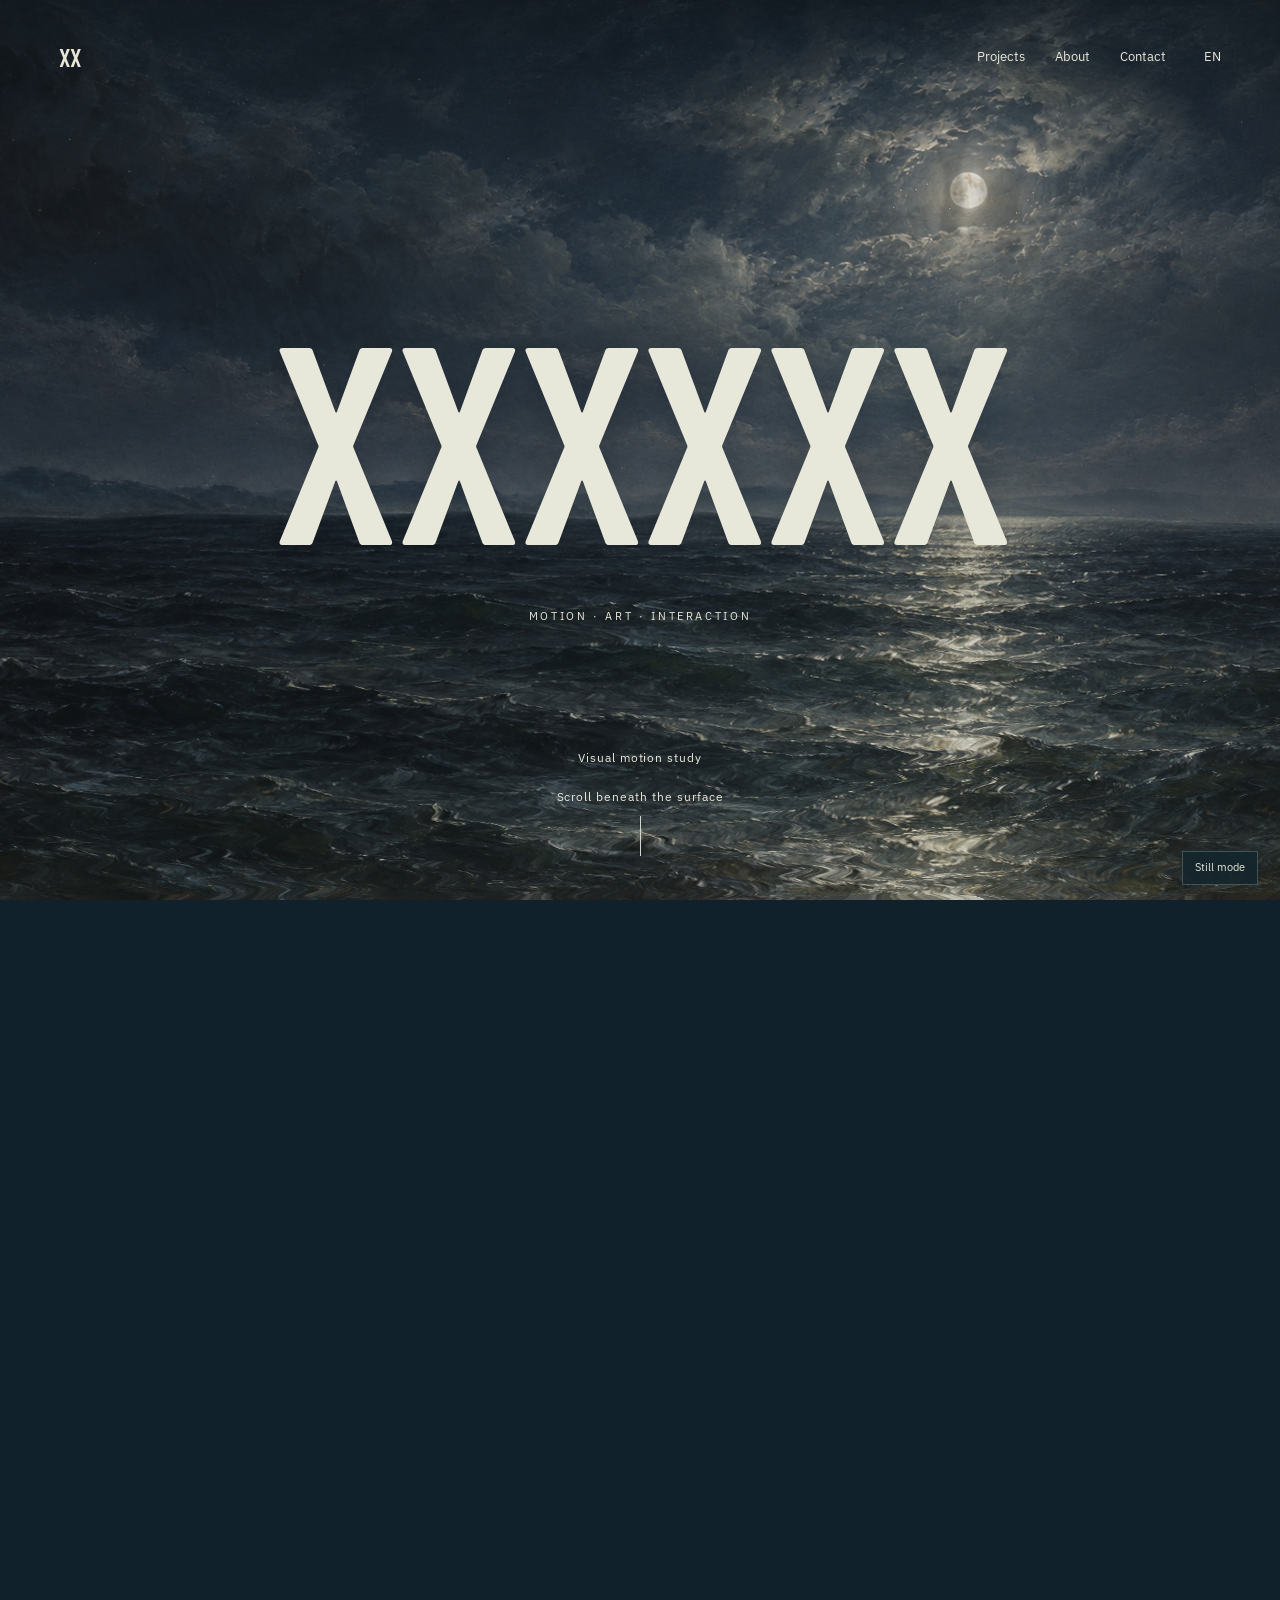
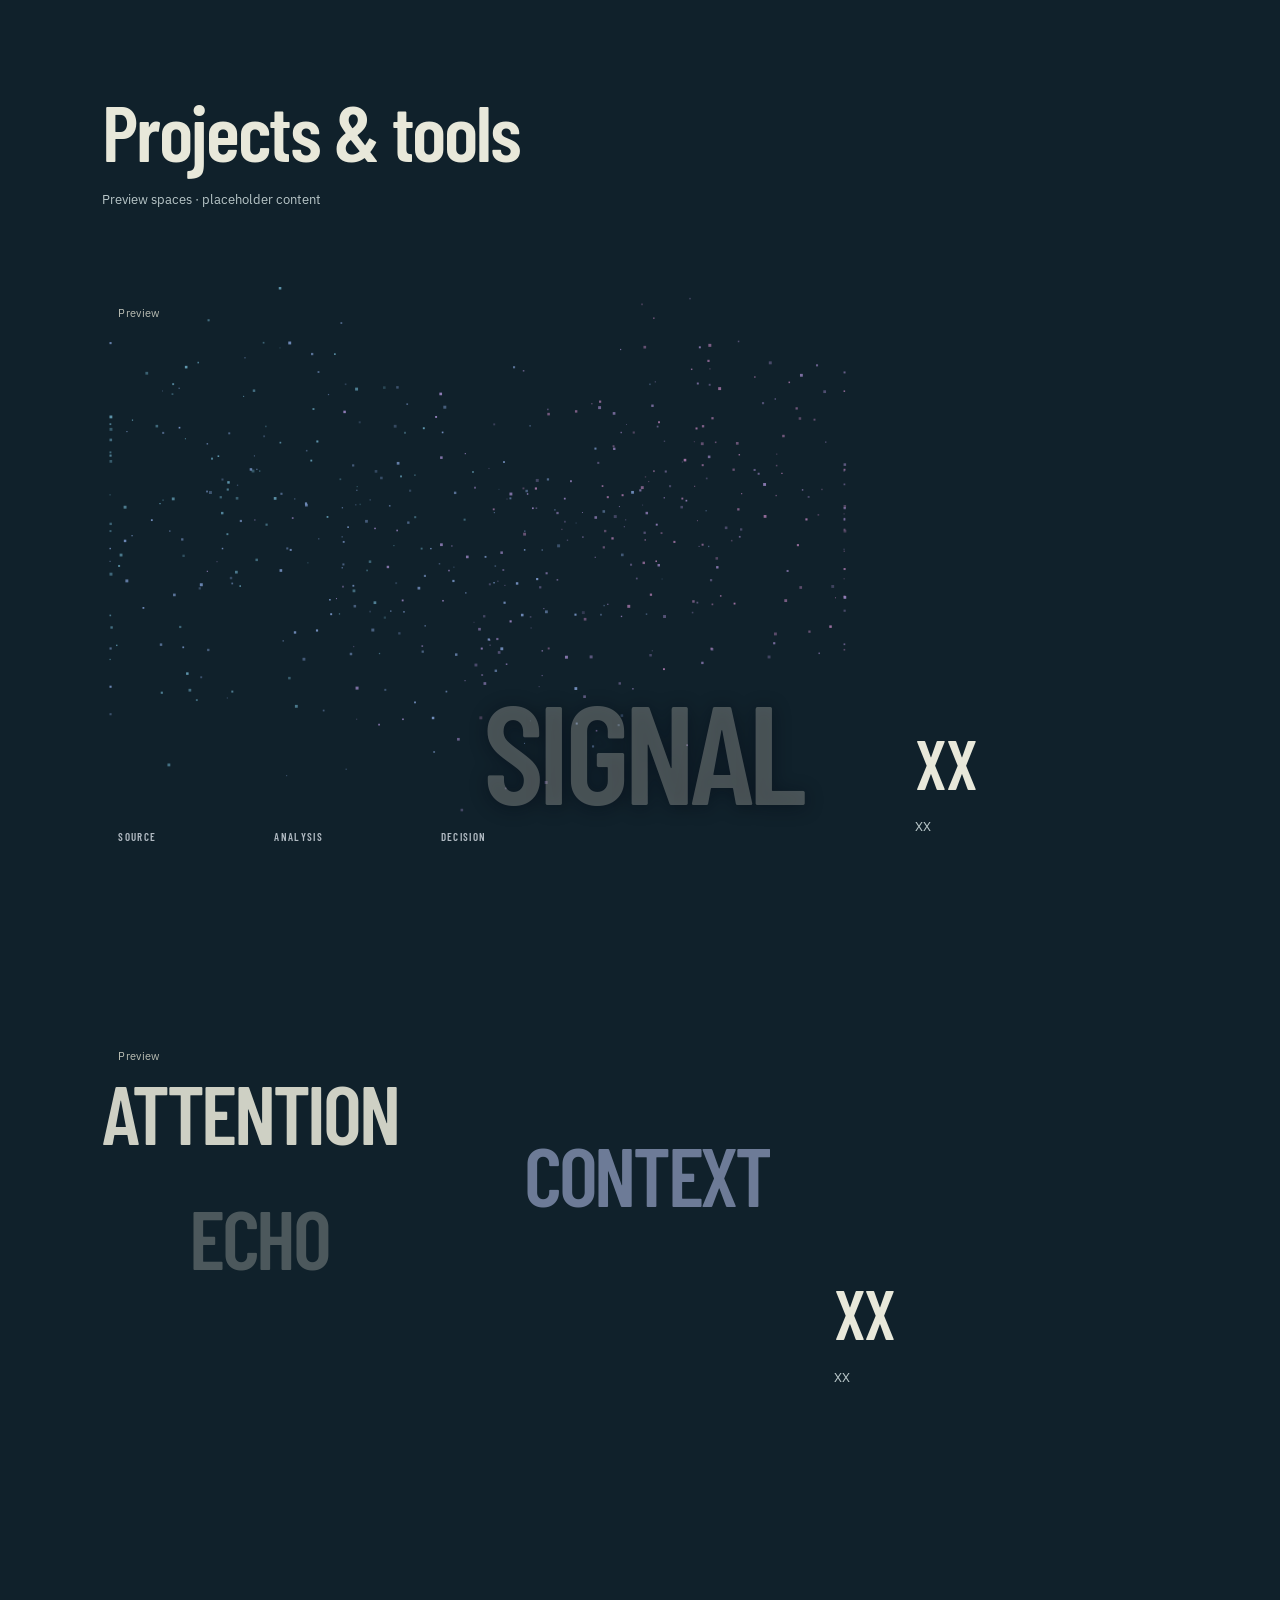
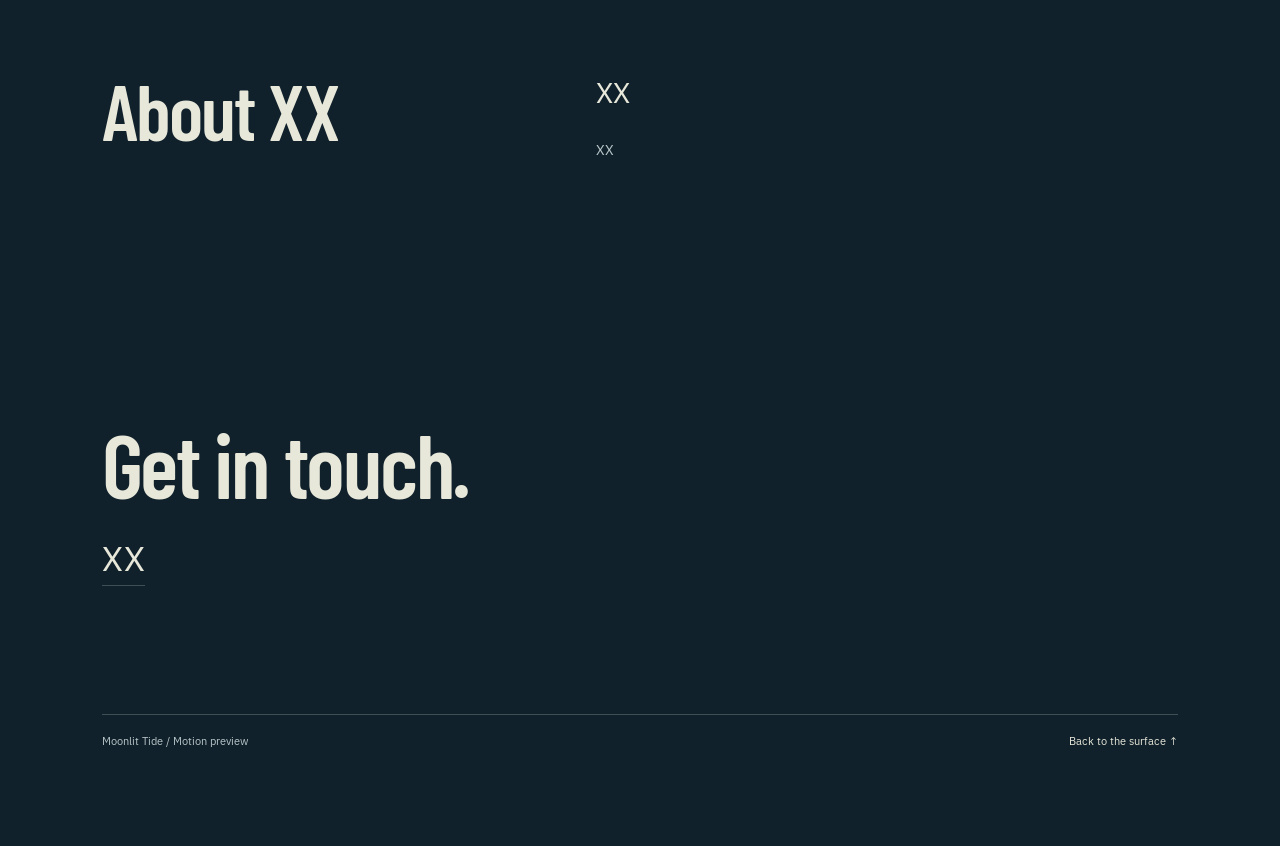
==== cloud-density-lab/index.html @ c58093af "Publish English motion preview with placeholder content" ====
<!doctype html>
<html lang="en">
<head>
  <meta charset="UTF-8">
  <meta name="viewport" content="width=device-width,initial-scale=1">
  <meta name="theme-color" content="#101e28">
  <meta name="description" content="An interactive moonlit-ocean motion preview with placeholder content.">
  <title>Moonlit Tide — Motion Preview</title>
  <link rel="preload" href="../assets/fonts/barlow-condensed-600.woff2" as="font" type="font/woff2" crossorigin>
  <link rel="stylesheet" href="../style.css">
  <link rel="stylesheet" href="dust.css">
  <link rel="stylesheet" href="editorial.css">
  <script defer src="../vendor/gsap.min.js"></script>
  <script defer src="../vendor/ScrollTrigger.min.js"></script>
  <script defer src="density.js"></script>
  <script defer src="lab.js"></script>
  <script defer src="dust.js"></script>
  <script defer src="editorial.js"></script>
  <script defer src="../story.js"></script>
</head>
<body>
  <div class="scene" aria-hidden="true"><canvas id="sea-gl"></canvas><canvas id="sea-motes"></canvas><canvas id="water-dust-field"></canvas><canvas id="water-dust"></canvas><div class="scene-shade"></div></div>
  <a class="skip" href="#work">Skip to projects</a>
  <header>
    <a href="#top" class="signature" aria-label="Back to the top"><span class="signature-ink">XX</span></a>
    <nav><a href="#work">Projects</a><a href="#about">About</a><a href="#contact">Contact</a><button id="language" type="button" aria-label="English preview; other languages are not included" title="English preview">EN</button></nav>
  </header>
  <main>
    <section class="hero-scroll" id="top" aria-label="Moonlit Tide">
      <div class="hero-stage">
        <div class="brand-position"><div class="brand-scroll"><h1 aria-label="Placeholder brand"><span class="glyph"><i>X</i></span><span class="glyph"><i>X</i></span><span class="glyph"><i>X</i></span><span class="glyph"><i>X</i></span><span class="glyph"><i>X</i></span><span class="glyph"><i>X</i></span></h1><div class="brand-caption">MOTION · ART · INTERACTION</div></div></div>
        <div class="opening"><span>Visual motion study</span><span>Scroll beneath the surface</span><span class="scroll-line"></span></div>
        <div class="below"><h2><span>XX.</span><span>XX.</span><span>XX.</span></h2><p>XX</p><a href="#work">Explore projects ↓</a></div>
      </div>
    </section>
    <section class="content editorial-work" id="work">
      <div class="editorial-intro"><h2>Projects &amp; tools</h2><p>Preview spaces · placeholder content</p></div>
      <article class="editorial-feature editorial-feature-lead"><div class="editorial-preview editorial-spectrum editorial-reveal" aria-label="Live horizontal signal particles"><canvas class="editorial-signal-canvas" aria-hidden="true"></canvas><div class="editorial-preview-label">Preview</div><div class="editorial-spectrum-word">SIGNAL</div><div class="editorial-signal-key" aria-hidden="true"><span>SOURCE</span><span>ANALYSIS</span><span>DECISION</span></div></div><div class="editorial-feature-copy editorial-reveal editorial-reveal-copy"><h3>XX</h3><p>XX</p></div></article>
      <article class="editorial-feature editorial-feature-secondary"><div class="editorial-preview editorial-typography editorial-reveal" aria-label="Typographic context preview"><div class="editorial-preview-label">Preview</div><div aria-hidden="true"><span>ATTENTION</span><span>CONTEXT</span><span>ECHO</span></div></div><div class="editorial-feature-copy editorial-reveal editorial-reveal-copy"><h3>XX</h3><p>XX</p></div></article>
    </section>
    <section class="content editorial-about" id="about"><h2>About XX</h2><div><p class="editorial-about-lead">XX</p><p>XX</p></div></section>
    <footer class="content editorial-contact" id="contact"><h2>Get in touch.</h2><span class="editorial-email">XX</span><div class="editorial-footer-bottom"><span>Moonlit Tide / Motion preview</span><a href="#top">Back to the surface ↑</a></div></footer>
  </main>
  <div class="motion-controls"><output id="perf-readout" hidden aria-live="off"></output><span id="render-status" role="status"></span><button id="motion" type="button" aria-pressed="false">Still mode</button></div>
</body>
</html>
---- style.css ----
@font-face{font-family:Barlow;src:url('assets/fonts/barlow-condensed-600.woff2') format('woff2');font-weight:600;font-display:swap}
@font-face{font-family:Plex;src:url('assets/fonts/ibm-plex-sans-400.woff2') format('woff2');font-weight:400;font-display:swap}
:root{color-scheme:dark;--ink:#e8e8da;--muted:#b9c7c9;--line:rgba(207,224,223,.24)}
*{box-sizing:border-box}html{scroll-behavior:smooth;scrollbar-color:#809698 #10212b;scroll-padding-top:90px}body{margin:0;background:#10212b;color:var(--ink);font-family:Plex,"Microsoft YaHei",sans-serif;font-size:16px;line-height:1.6}::selection{background:#cadbd6;color:#15272c}a{color:inherit;text-decoration:none}button{font:inherit;color:inherit;cursor:pointer}a:focus-visible,button:focus-visible{outline:2px solid #e3dabb;outline-offset:6px}button:hover,a:hover{color:#fff}h1,h2,h3,p{margin:0}h2,h3{text-wrap:balance;font-weight:400}.scene{position:fixed;inset:0;background:#10212b url('assets/moonlit-material.png') center/cover no-repeat;pointer-events:none;z-index:-1}.scene canvas{position:absolute;width:100%;height:100%;inset:0}.scene-shade{position:absolute;inset:0;background:rgba(8,18,24,.13)}header{position:fixed;inset:0 0 auto;display:flex;justify-content:space-between;align-items:center;padding:20px 4vw;z-index:10;background:linear-gradient(rgba(10,20,26,.4),transparent)}.signature{display:flex;align-items:center;gap:8px;height:64px}.signature img{object-fit:contain}nav{display:flex;align-items:center;gap:30px;font-size:13px}nav button{padding:8px;background:none;border:0}.skip{position:fixed;top:-100px;left:20px;z-index:30;background:#10212b;padding:12px}.skip:focus{top:12px}.hero-scroll{height:350svh}.hero-stage{position:sticky;top:0;height:100svh;overflow:hidden}.brand-position{position:absolute;inset:0;display:grid;place-items:center;pointer-events:none;user-select:none;-webkit-user-select:none}.brand-scroll{width:100%;text-align:center}h1{font-family:Barlow,sans-serif;font-size:clamp(96px,22vw,340px);font-weight:600;line-height:1.08;letter-spacing:-.025em;display:flex;justify-content:center;text-shadow:0 4px 32px rgba(5,13,21,.16)}.glyph{display:inline-block;overflow:hidden;padding:.02em 0 .04em}.glyph i{display:block;font-style:normal}.brand-caption{font-size:11px;letter-spacing:.24em;margin-top:12px}.opening{position:absolute;bottom:44px;left:0;right:0;display:flex;flex-direction:column;align-items:center;gap:10px;font-size:12px;letter-spacing:.08em}.opening>span:first-child{margin-bottom:10px}.scroll-line{height:40px;width:1px;background:#ccd7d2;transform-origin:top;animation:line 2.5s ease-in-out infinite}@keyframes line{50%{transform:scaleY(.45);opacity:.4}}.below{position:absolute;inset:0;display:flex;justify-content:center;flex-direction:column;padding:0 12vw;visibility:hidden;opacity:0}.below h2{font-size:clamp(38px,5.6vw,86px);line-height:1.3;letter-spacing:-.025em}.below h2 span{display:block}.below p{max-width:44ch;margin-top:25px;color:#d2dddc;font-size:clamp(15px,1.3vw,20px)}.below>a{margin-top:25px;width:fit-content;font-size:14px;border-bottom:1px solid var(--line)}.content{max-width:1440px;margin:auto;padding:100px 8vw;position:relative}.work{padding-top:70px}.section-heading{display:flex;align-items:baseline;justify-content:space-between;gap:20px;padding-bottom:32px;border-bottom:1px solid var(--line)}.section-heading h2,.about h2{font-size:clamp(26px,3vw,42px)}.section-heading p{font-size:12px;color:var(--muted)}.work-row{display:grid;grid-template-columns:1fr 1fr;gap:50px;align-items:center;padding:55px 0;border-bottom:1px solid var(--line)}.work-title h3{font-family:Barlow,sans-serif;font-size:clamp(34px,4vw,62px);line-height:1.1}.work-title p{font-size:13px;color:var(--muted);margin-top:18px}.preview{min-height:220px;position:relative;padding:30px;background:rgba(130,165,167,.06);border:1px solid var(--line);overflow:hidden}.preview small{position:absolute;left:20px;bottom:15px;color:var(--muted);font-size:11px}.type-preview{font-family:Barlow,sans-serif;display:flex;align-items:center;justify-content:center;gap:24px;font-size:clamp(22px,3vw,40px)}.flow-preview{display:flex;align-items:center;justify-content:center;gap:16px;font-size:13px}.flow-preview b{font-weight:400;color:var(--muted)}.about{display:grid;grid-template-columns:1fr 1.4fr;gap:70px}.about-lead{font-size:clamp(22px,2.2vw,32px);line-height:1.7}.about p+p{margin-top:24px;color:var(--muted);font-size:14px}footer{padding-bottom:95px!important}footer h2{font-size:clamp(40px,6vw,80px)}.email{display:inline-block;font-size:clamp(18px,3vw,38px);border-bottom:1px solid var(--line);margin-top:18px}.footer-bottom{margin-top:90px;display:flex;justify-content:space-between;gap:20px;font-size:11px;color:var(--muted)}.motion-controls{position:fixed;bottom:15px;right:22px;z-index:12;display:flex;align-items:center;gap:12px;font-size:11px}.motion-controls button{padding:7px 12px;border:1px solid var(--line);background:#14262de6}.motion-controls span{max-width:230px;background:#14262d}.still .scroll-line{animation:none}.still .hero-scroll{height:190svh}.still .hero-stage{overflow:visible;position:relative;height:190svh}.still .brand-position{height:90svh}.still .opening{display:none}.still .below{top:90svh;height:100svh;visibility:visible;opacity:1}
.signature{height:74px}.signature-ink{display:grid;place-items:center;width:38px;height:74px;font-family:Barlow,sans-serif;font-size:25px;letter-spacing:-.03em;color:#e8e6d7}
#perf-readout{max-width:calc(100vw - 130px);font-size:10px;line-height:1.35;white-space:normal}.motion-controls button{flex-shrink:0}
@media(max-width:650px){header{padding:13px 20px}.signature{height:56px;gap:6px}.signature-ink{width:28px;height:56px;font-size:21px}nav{gap:16px}h1{font-size:25vw}.brand-caption{font-size:9px;letter-spacing:.15em}.hero-scroll{height:320svh}.opening{bottom:70px}.below{padding:0 8vw}.below h2{font-size:42px}.content{padding:70px 7vw}.section-heading{display:block}.section-heading p{margin-top:12px}.work-row{grid-template-columns:1fr;gap:25px;padding:35px 0}.preview{min-height:180px}.type-preview{font-size:34px}.about{grid-template-columns:1fr;gap:25px}.footer-bottom{flex-direction:column;margin-top:60px}.motion-controls{right:14px;bottom:10px}}
@media(prefers-reduced-motion:reduce){html{scroll-behavior:auto}.scroll-line{animation:none}}
---- cloud-density-lab/dust.css ----
/* Independent water-dust layer: the transmission field owns the underwater base. */
#water-dust-field,#water-dust{opacity:0}
#water-dust{mix-blend-mode:screen}
html[data-dust-visible="true"] #water-dust-field{opacity:var(--dust-field-opacity,1)}
html[data-dust-visible="true"] #water-dust{opacity:var(--dust-opacity,.76)}
@media (prefers-reduced-motion:reduce){#water-dust-field,#water-dust{transition:none}}
---- cloud-density-lab/editorial.css ----
/* Editorial work, about, and contact surfaces only. */
#work.editorial-work{padding-top:clamp(84px,11vw,168px);padding-bottom:clamp(80px,10vw,150px)}
.editorial-intro{max-width:54rem;padding-bottom:clamp(44px,6vw,84px)}
.editorial-intro h2,.editorial-about h2{font-family:Barlow,sans-serif;font-size:clamp(42px,6.2vw,88px);line-height:1.02;letter-spacing:-.025em}
.editorial-intro p{max-width:30rem;margin-top:18px;color:var(--muted);font-size:13px}
.editorial-feature{position:relative}
.editorial-feature + .editorial-feature{margin-top:clamp(82px,13vw,190px)}
.editorial-preview{position:relative;overflow:hidden;background:transparent}
.editorial-preview-label{position:absolute;top:18px;left:16px;z-index:3;color:rgba(232,232,218,.8);font-size:11px;letter-spacing:.03em}
.editorial-feature-lead{display:grid;grid-template-columns:minmax(0,1fr) minmax(14rem,.35fr);gap:clamp(26px,5vw,82px);align-items:end}
.editorial-spectrum{min-height:clamp(320px,45vw,620px);border:none;background:transparent}
.editorial-signal-canvas{position:absolute;inset:0;z-index:1;width:100%;height:100%;pointer-events:none}
.editorial-spectrum-word{position:absolute;z-index:2;right:clamp(20px,4vw,72px);bottom:clamp(39px,5vw,74px);font-family:Barlow,sans-serif;font-size:clamp(48px,11vw,164px);line-height:.72;letter-spacing:-.04em;color:rgba(232,232,218,.27);text-shadow:0 2px 18px rgba(4,9,20,.45)}
.editorial-signal-key{position:absolute;z-index:2;left:16px;right:16px;bottom:18px;display:flex;justify-content:space-between;gap:12px;max-width:23rem;font-family:Barlow,sans-serif;font-size:11px;letter-spacing:.12em;color:rgba(217,225,232,.8)}
.editorial-feature-copy{padding-bottom:clamp(6px,2vw,28px)}
.editorial-feature-copy h3{font-family:Barlow,sans-serif;font-size:clamp(42px,5.4vw,82px);line-height:1.02;letter-spacing:-.02em}
.editorial-feature-copy p{max-width:22rem;margin-top:18px;color:var(--muted);font-size:13px;line-height:1.65}
.editorial-feature-secondary{width:min(100%,68rem);margin-left:auto;display:grid;grid-template-columns:minmax(14rem,.66fr) minmax(13rem,.34fr);gap:clamp(25px,5vw,76px);align-items:end}
.editorial-typography{min-height:clamp(250px,30vw,410px);padding:clamp(32px,4vw,60px) 0 0;background:transparent}
.editorial-typography>div:last-child{position:relative;z-index:2;height:100%;display:flex;flex-direction:column;justify-content:center;font-family:Barlow,sans-serif;font-size:clamp(42px,6.5vw,98px);line-height:.75;letter-spacing:-.04em;color:rgba(232,232,218,.88)}
.editorial-typography>div:last-child span:nth-child(2){align-self:flex-end;color:rgba(171,184,224,.6)}
.editorial-typography>div:last-child span:nth-child(3){padding-left:13%;color:rgba(232,232,218,.28)}
.editorial-ready .editorial-reveal{opacity:0;transform:translateY(26px);transition:opacity .76s cubic-bezier(.16,1,.3,1),transform .76s cubic-bezier(.16,1,.3,1)}
.editorial-ready .editorial-reveal.is-visible{opacity:1;transform:translateY(0)}
.editorial-ready .editorial-reveal-copy{transition-delay:.16s}
.editorial-about{display:grid;grid-template-columns:minmax(10rem,.65fr) minmax(18rem,1fr);gap:clamp(34px,9vw,150px);padding-top:clamp(80px,10vw,150px);padding-bottom:clamp(86px,12vw,180px)}
.editorial-about>div{max-width:43rem}
.editorial-about-lead{font-size:clamp(21px,2.2vw,32px);line-height:1.65;max-width:40ch;text-wrap:pretty}
.editorial-about p + p{max-width:32rem;margin-top:23px;color:var(--muted);font-size:14px}
#contact.editorial-contact{padding-top:clamp(62px,8vw,120px)}
.editorial-contact h2{font-family:Barlow,sans-serif;font-size:clamp(48px,7vw,106px);line-height:1.02;letter-spacing:-.025em}
.editorial-email{display:inline-block;margin-top:22px;font-size:clamp(18px,2.65vw,36px);letter-spacing:.015em;overflow-wrap:anywhere;border-bottom:1px solid var(--line);transition:color .2s ease,border-color .2s ease}
.editorial-email:hover{border-color:rgba(232,232,218,.85)}
.editorial-footer-bottom{display:flex;justify-content:space-between;gap:20px;margin-top:clamp(70px,10vw,132px);padding-top:18px;border-top:1px solid var(--line);color:var(--muted);font-size:11px}
.editorial-footer-bottom a{color:var(--ink)}
@media (max-width:760px){#work.editorial-work{padding-top:82px}.editorial-feature-lead,.editorial-feature-secondary,.editorial-about{display:block;width:auto;margin-left:0}.editorial-feature-copy{padding:25px 0 0}.editorial-feature-secondary{margin-top:94px}.editorial-feature-secondary .editorial-feature-copy{max-width:27rem}.editorial-spectrum{min-height:300px}.editorial-spectrum-word{bottom:53px}.editorial-signal-key{bottom:15px;font-size:10px}.editorial-typography{min-height:255px}.editorial-about{padding-top:92px}.editorial-about>div{margin-top:27px}.editorial-footer-bottom{flex-direction:column;margin-top:68px}.editorial-preview-label{top:14px}}
@media (prefers-reduced-motion:reduce){.editorial-ready .editorial-reveal,.editorial-ready .editorial-reveal-copy{opacity:1;transform:none;transition:none}}
.still.editorial-ready .editorial-reveal{opacity:1;transform:none;transition:none}
.editorial-ready .editorial-text-motion{opacity:.65;transform:translateY(14px);transition:opacity .65s ease-out,transform .85s cubic-bezier(.16,1,.3,1)}
.editorial-ready .editorial-text-motion.is-visible{opacity:1;transform:none}
.editorial-intro p.editorial-text-motion,.editorial-about>div.editorial-text-motion,.editorial-email.editorial-text-motion{transition-delay:.12s}
.still.editorial-ready .editorial-text-motion{opacity:1;transform:none;transition:none}
@media(prefers-reduced-motion:reduce){.editorial-ready .editorial-text-motion{opacity:1;transform:none;transition:none}}
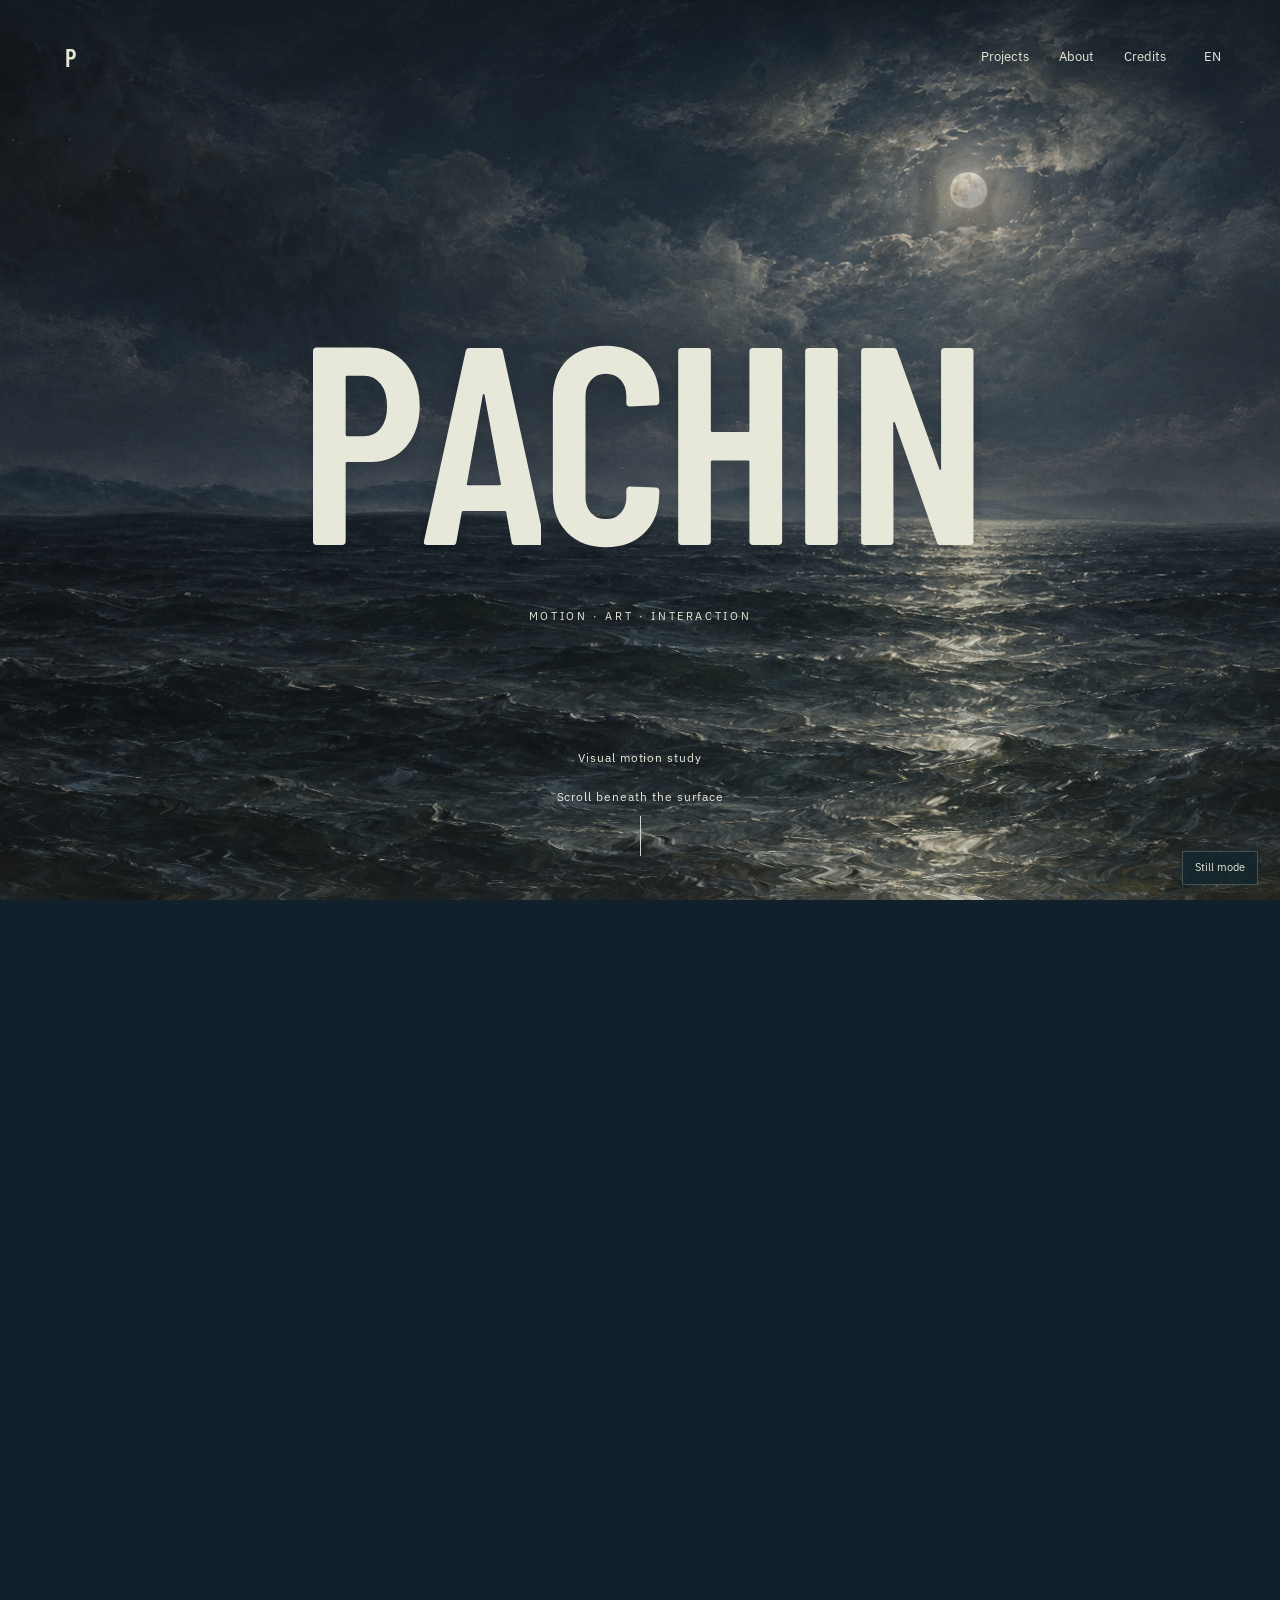
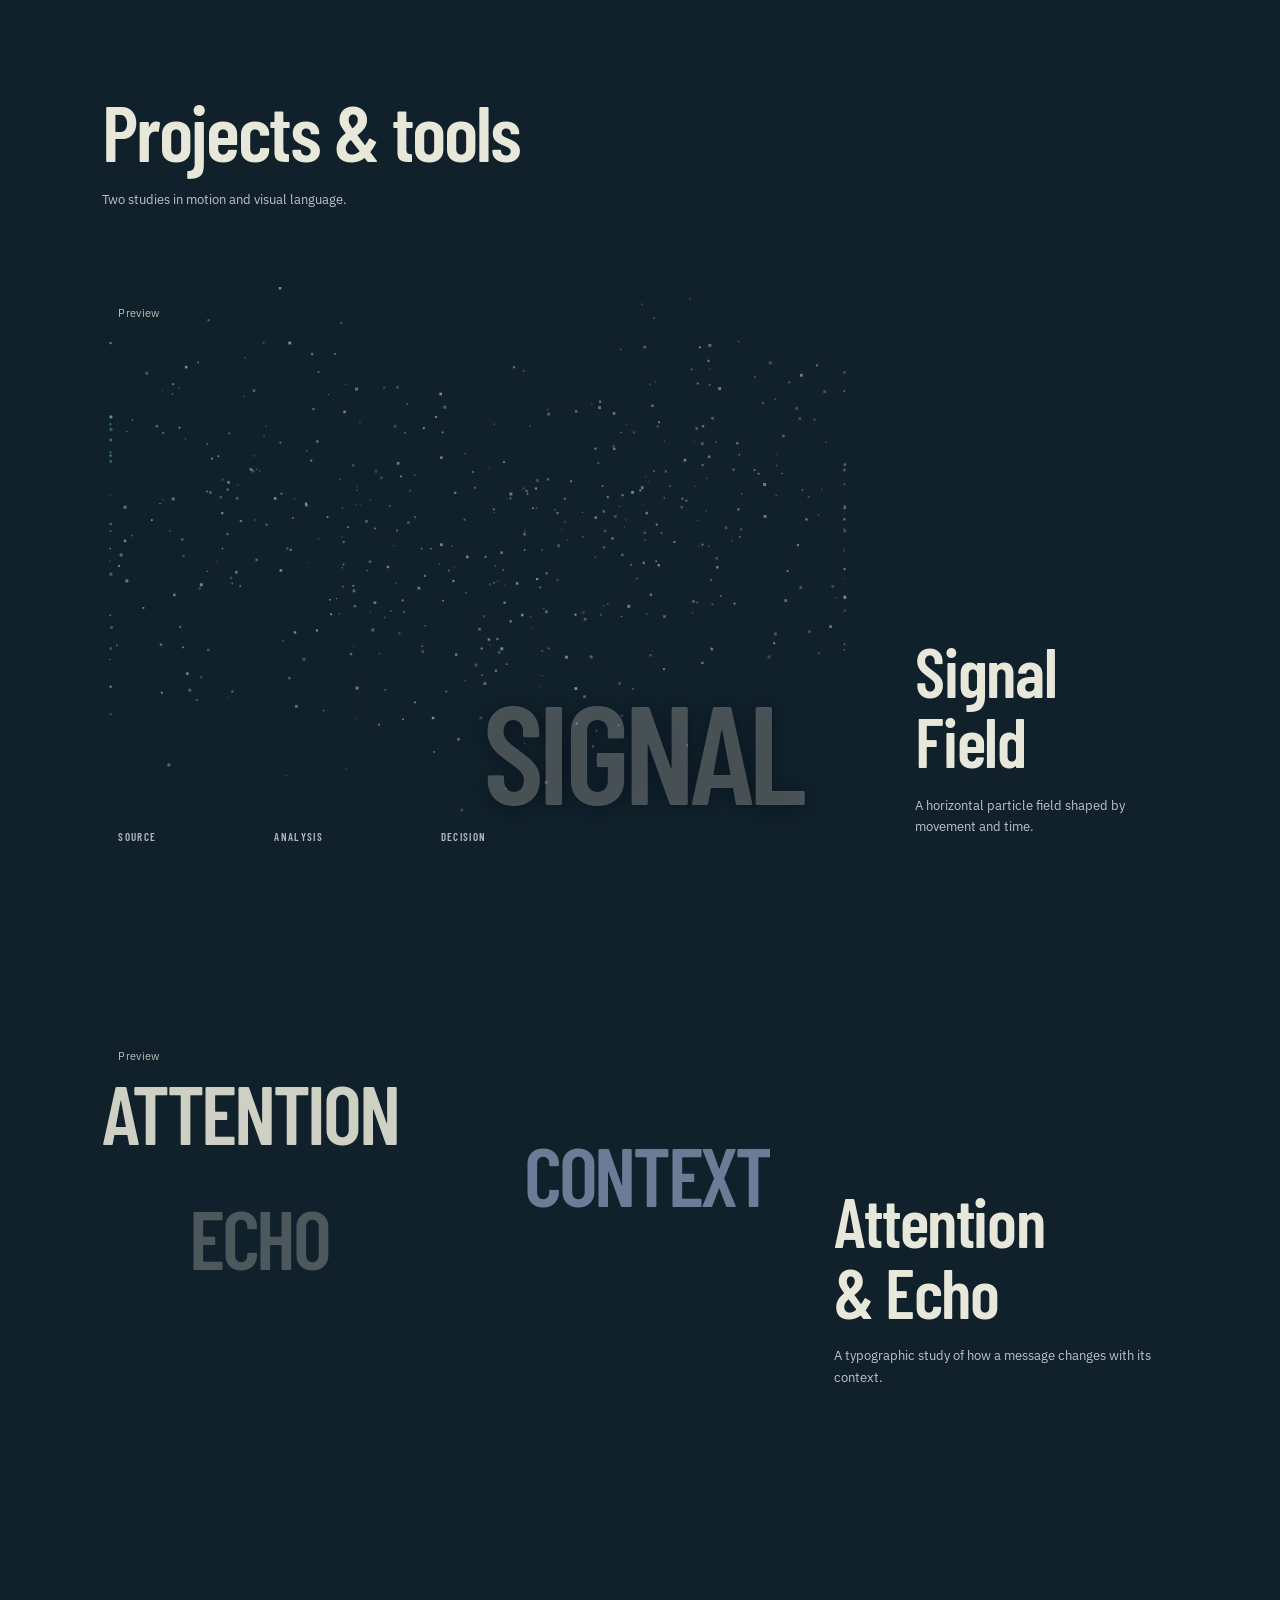
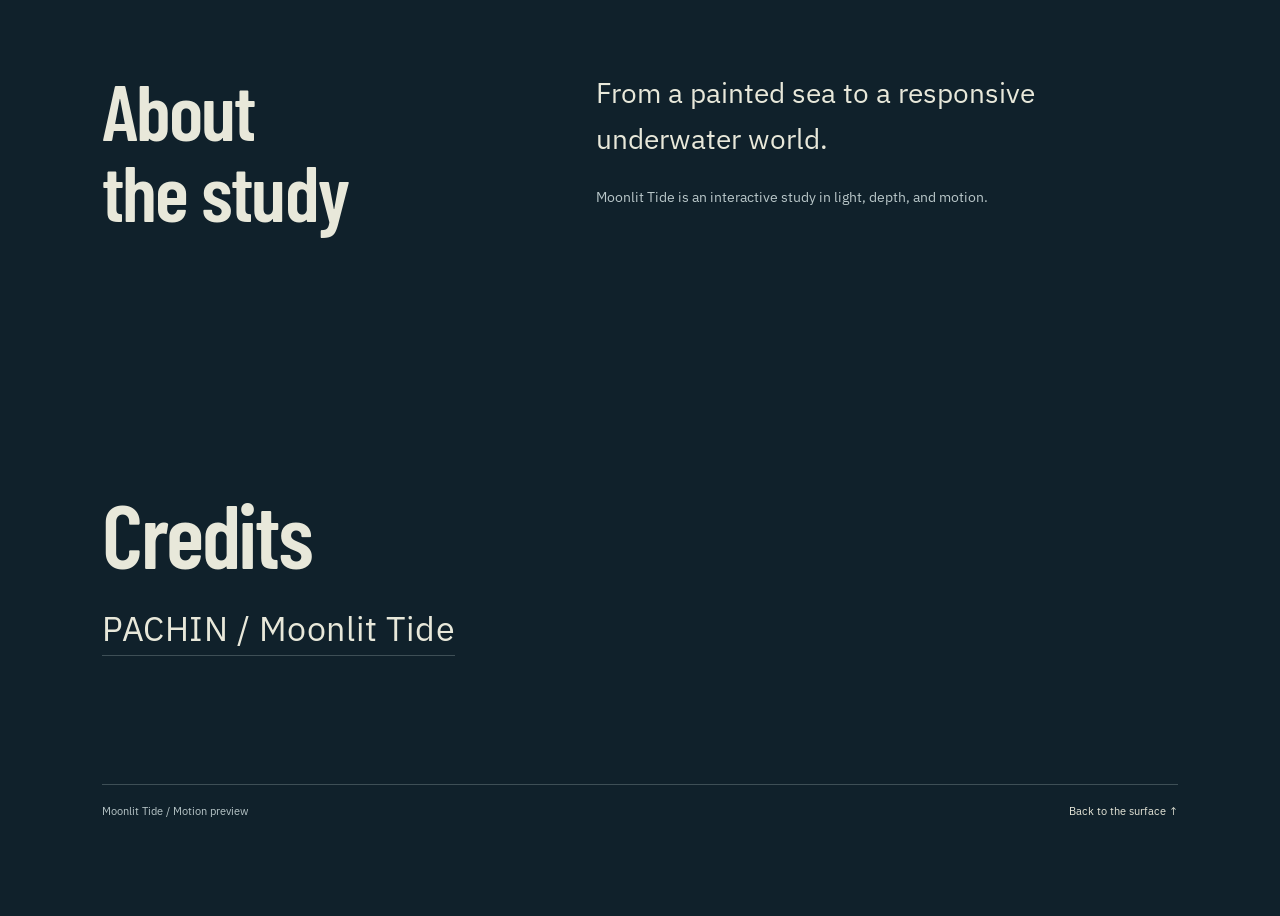
==== commit 70b31ddf: "Replace placeholder copy and add hero preview" ====
--- a/cloud-density-lab/index.html
+++ b/cloud-density-lab/index.html
@@ -4,7 +4,7 @@
   <meta charset="UTF-8">
   <meta name="viewport" content="width=device-width,initial-scale=1">
   <meta name="theme-color" content="#101e28">
-  <meta name="description" content="An interactive moonlit-ocean motion preview with placeholder content.">
+  <meta name="description" content="PACHIN Moonlit Tide: an interactive study of light, depth, and motion.">
   <title>Moonlit Tide — Motion Preview</title>
   <link rel="preload" href="../assets/fonts/barlow-condensed-600.woff2" as="font" type="font/woff2" crossorigin>
   <link rel="stylesheet" href="../style.css">
@@ -22,24 +22,24 @@
   <div class="scene" aria-hidden="true"><canvas id="sea-gl"></canvas><canvas id="sea-motes"></canvas><canvas id="water-dust-field"></canvas><canvas id="water-dust"></canvas><div class="scene-shade"></div></div>
   <a class="skip" href="#work">Skip to projects</a>
   <header>
-    <a href="#top" class="signature" aria-label="Back to the top"><span class="signature-ink">XX</span></a>
-    <nav><a href="#work">Projects</a><a href="#about">About</a><a href="#contact">Contact</a><button id="language" type="button" aria-label="English preview; other languages are not included" title="English preview">EN</button></nav>
+    <a href="#top" class="signature" aria-label="Back to the top"><span class="signature-ink">P</span></a>
+    <nav><a href="#work">Projects</a><a href="#about">About</a><a href="#contact">Credits</a><button id="language" type="button" aria-label="English preview; other languages are not included" title="English preview">EN</button></nav>
   </header>
   <main>
     <section class="hero-scroll" id="top" aria-label="Moonlit Tide">
       <div class="hero-stage">
-        <div class="brand-position"><div class="brand-scroll"><h1 aria-label="Placeholder brand"><span class="glyph"><i>X</i></span><span class="glyph"><i>X</i></span><span class="glyph"><i>X</i></span><span class="glyph"><i>X</i></span><span class="glyph"><i>X</i></span><span class="glyph"><i>X</i></span></h1><div class="brand-caption">MOTION · ART · INTERACTION</div></div></div>
+        <div class="brand-position"><div class="brand-scroll"><h1 aria-label="PACHIN"><span class="glyph"><i>P</i></span><span class="glyph"><i>A</i></span><span class="glyph"><i>C</i></span><span class="glyph"><i>H</i></span><span class="glyph"><i>I</i></span><span class="glyph"><i>N</i></span></h1><div class="brand-caption">MOTION · ART · INTERACTION</div></div></div>
         <div class="opening"><span>Visual motion study</span><span>Scroll beneath the surface</span><span class="scroll-line"></span></div>
-        <div class="below"><h2><span>XX.</span><span>XX.</span><span>XX.</span></h2><p>XX</p><a href="#work">Explore projects ↓</a></div>
+        <div class="below"><h2><span>SURFACE.</span><span>CURRENT.</span><span>DEPTH.</span></h2><p>A painted seascape shaped by movement and scroll.</p><a href="#work">Explore projects ↓</a></div>
       </div>
     </section>
     <section class="content editorial-work" id="work">
-      <div class="editorial-intro"><h2>Projects &amp; tools</h2><p>Preview spaces · placeholder content</p></div>
-      <article class="editorial-feature editorial-feature-lead"><div class="editorial-preview editorial-spectrum editorial-reveal" aria-label="Live horizontal signal particles"><canvas class="editorial-signal-canvas" aria-hidden="true"></canvas><div class="editorial-preview-label">Preview</div><div class="editorial-spectrum-word">SIGNAL</div><div class="editorial-signal-key" aria-hidden="true"><span>SOURCE</span><span>ANALYSIS</span><span>DECISION</span></div></div><div class="editorial-feature-copy editorial-reveal editorial-reveal-copy"><h3>XX</h3><p>XX</p></div></article>
-      <article class="editorial-feature editorial-feature-secondary"><div class="editorial-preview editorial-typography editorial-reveal" aria-label="Typographic context preview"><div class="editorial-preview-label">Preview</div><div aria-hidden="true"><span>ATTENTION</span><span>CONTEXT</span><span>ECHO</span></div></div><div class="editorial-feature-copy editorial-reveal editorial-reveal-copy"><h3>XX</h3><p>XX</p></div></article>
+      <div class="editorial-intro"><h2>Projects &amp; tools</h2><p>Two studies in motion and visual language.</p></div>
+      <article class="editorial-feature editorial-feature-lead"><div class="editorial-preview editorial-spectrum editorial-reveal" aria-label="Live horizontal signal particles"><canvas class="editorial-signal-canvas" aria-hidden="true"></canvas><div class="editorial-preview-label">Preview</div><div class="editorial-spectrum-word">SIGNAL</div><div class="editorial-signal-key" aria-hidden="true"><span>SOURCE</span><span>ANALYSIS</span><span>DECISION</span></div></div><div class="editorial-feature-copy editorial-reveal editorial-reveal-copy"><h3>Signal Field</h3><p>A horizontal particle field shaped by movement and time.</p></div></article>
+      <article class="editorial-feature editorial-feature-secondary"><div class="editorial-preview editorial-typography editorial-reveal" aria-label="Typographic context preview"><div class="editorial-preview-label">Preview</div><div aria-hidden="true"><span>ATTENTION</span><span>CONTEXT</span><span>ECHO</span></div></div><div class="editorial-feature-copy editorial-reveal editorial-reveal-copy"><h3>Attention &amp; Echo</h3><p>A typographic study of how a message changes with its context.</p></div></article>
     </section>
-    <section class="content editorial-about" id="about"><h2>About XX</h2><div><p class="editorial-about-lead">XX</p><p>XX</p></div></section>
-    <footer class="content editorial-contact" id="contact"><h2>Get in touch.</h2><span class="editorial-email">XX</span><div class="editorial-footer-bottom"><span>Moonlit Tide / Motion preview</span><a href="#top">Back to the surface ↑</a></div></footer>
+    <section class="content editorial-about" id="about"><h2>About the study</h2><div><p class="editorial-about-lead">From a painted sea to a responsive underwater world.</p><p>Moonlit Tide is an interactive study in light, depth, and motion.</p></div></section>
+    <footer class="content editorial-contact" id="contact"><h2>Credits</h2><span class="editorial-email">PACHIN / Moonlit Tide</span><div class="editorial-footer-bottom"><span>Moonlit Tide / Motion preview</span><a href="#top">Back to the surface ↑</a></div></footer>
   </main>
   <div class="motion-controls"><output id="perf-readout" hidden aria-live="off"></output><span id="render-status" role="status"></span><button id="motion" type="button" aria-pressed="false">Still mode</button></div>
 </body>
